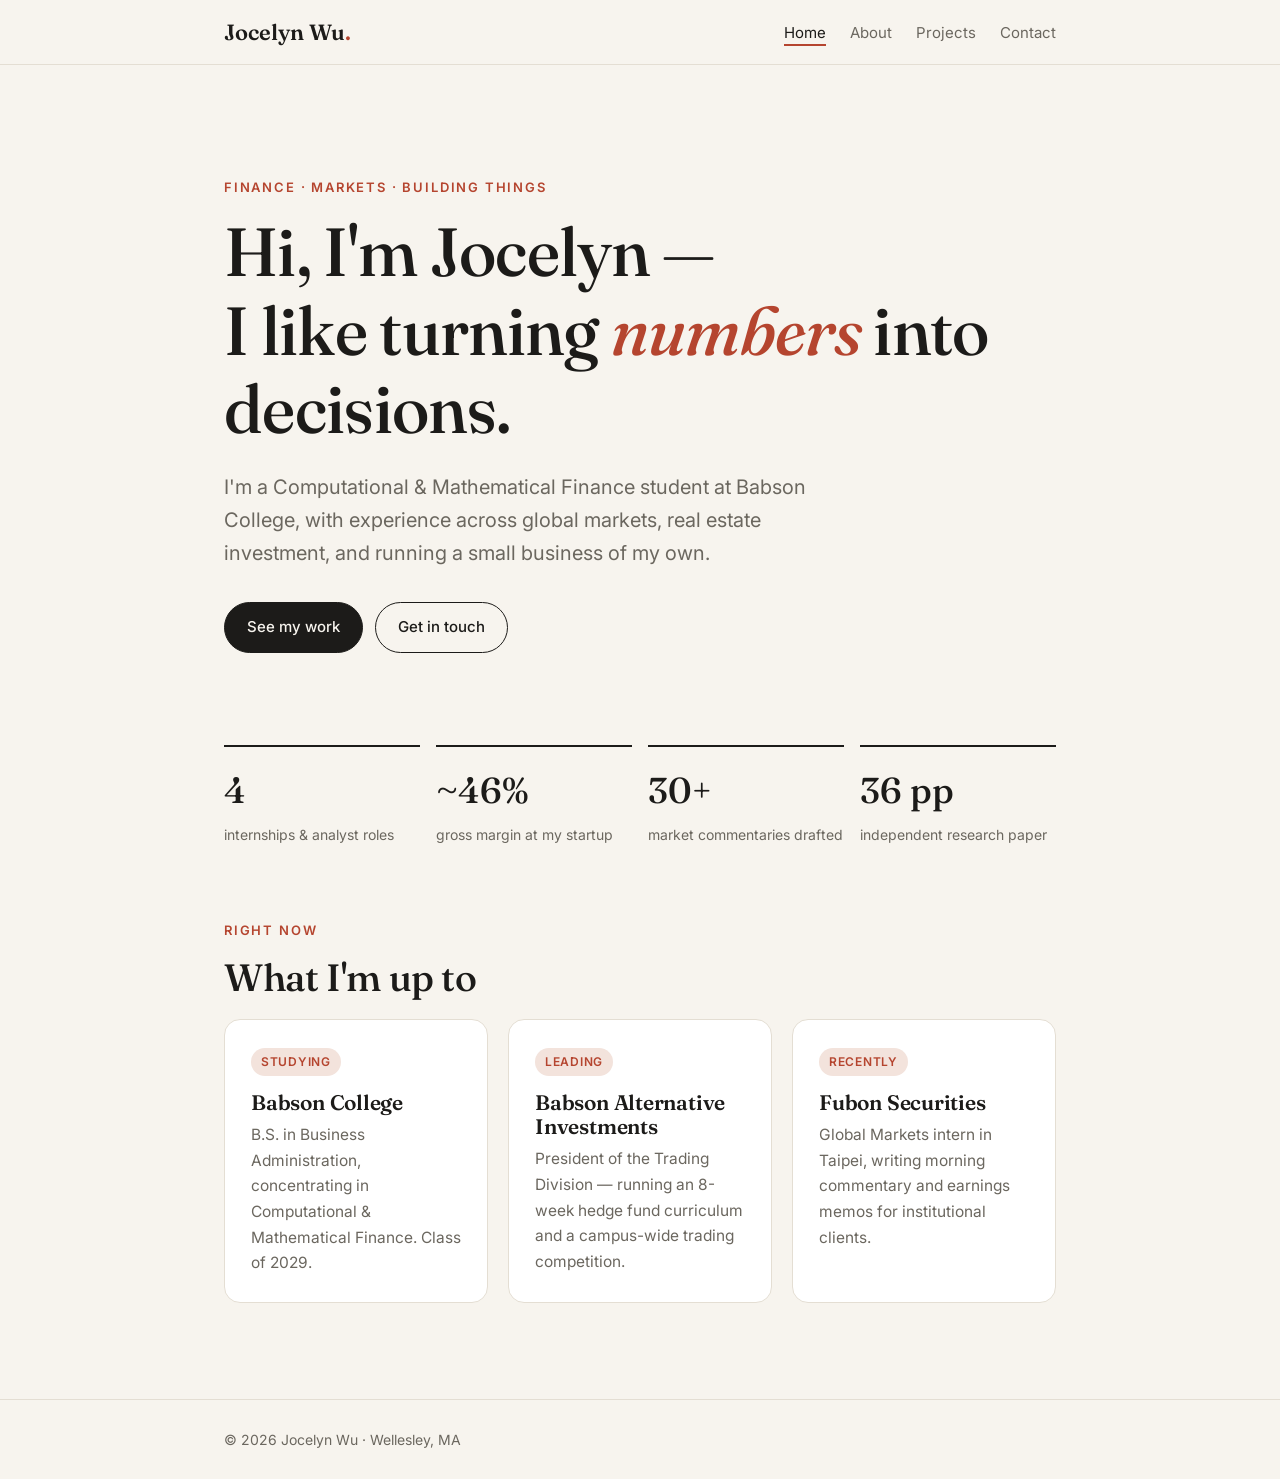
==== index.html @ f93e3d78 "Personal site: home, about, projects, contact Co-Authored-By: Claude Opus 5.5 <noreply@anthropic.com" ====
<!doctype html>
<html lang="en">
<head>
<meta charset="utf-8">
<meta name="viewport" content="width=device-width, initial-scale=1">
<title>Jocelyn Wu</title>
<meta name="description" content="Jocelyn (Yung-Ru) Wu — Babson College student in Computational & Mathematical Finance.">
<link rel="preconnect" href="https://fonts.googleapis.com">
<link rel="preconnect" href="https://fonts.gstatic.com" crossorigin>
<link href="https://fonts.googleapis.com/css2?family=Fraunces:ital,opsz,wght@0,9..144,400;0,9..144,500;0,9..144,600;1,9..144,400&family=Inter:wght@400;500;600&display=swap" rel="stylesheet">
<link rel="stylesheet" href="style.css">
</head>
<body>
<header class="nav">
  <div class="wrap">
    <a href="index.html" class="logo">Jocelyn Wu<span>.</span></a>
    <nav><ul>
      <li><a href="index.html" class="active">Home</a></li>
      <li><a href="about.html" >About</a></li>
      <li><a href="projects.html" >Projects</a></li>
      <li><a href="contact.html" >Contact</a></li>
    </ul></nav>
  </div>
</header>
<main><div class="wrap">
<section class="hero">
  <p class="eyebrow reveal">Finance · Markets · Building things</p>
  <h1 class="reveal d1">Hi, I'm Jocelyn &mdash;<br>I like turning <em class="hl">numbers</em> into decisions.</h1>
  <p class="lead reveal d2">I'm a Computational &amp; Mathematical Finance student at Babson College, with experience across global markets, real estate investment, and running a small business of my own.</p>
  <div class="cta reveal d3">
    <a class="btn primary" href="projects.html">See my work</a>
    <a class="btn" href="contact.html">Get in touch</a>
  </div>
</section>

<section>
  <div class="stats">
    <div class="stat"><b>4</b><span>internships &amp; analyst roles</span></div>
    <div class="stat"><b>~46%</b><span>gross margin at my startup</span></div>
    <div class="stat"><b>30+</b><span>market commentaries drafted</span></div>
    <div class="stat"><b>36 pp</b><span>independent research paper</span></div>
  </div>
</section>

<section>
  <p class="eyebrow">Right now</p>
  <h2>What I'm up to</h2>
  <div class="cards">
    <div class="card">
      <span class="tag">Studying</span>
      <h3>Babson College</h3>
      <p>B.S. in Business Administration, concentrating in Computational &amp; Mathematical Finance. Class of 2029.</p>
    </div>
    <div class="card">
      <span class="tag">Leading</span>
      <h3>Babson Alternative Investments</h3>
      <p>President of the Trading Division &mdash; running an 8-week hedge fund curriculum and a campus-wide trading competition.</p>
    </div>
    <div class="card">
      <span class="tag">Recently</span>
      <h3>Fubon Securities</h3>
      <p>Global Markets intern in Taipei, writing morning commentary and earnings memos for institutional clients.</p>
    </div>
  </div>
</section>
</div></main>
<footer><div class="wrap">© 2026 Jocelyn Wu · Wellesley, MA</div></footer>
</body>
</html>
---- style.css ----
:root {
  --bg: #f7f4ee;
  --surface: #ffffff;
  --text: #1c1b19;
  --muted: #6b675f;
  --line: #e4ded3;
  --accent: #b5452f;
  --accent-soft: #f3e3dc;
  --serif: "Fraunces", Georgia, serif;
  --sans: "Inter", -apple-system, BlinkMacSystemFont, "Segoe UI", sans-serif;
}
@media (prefers-color-scheme: dark) {
  :root {
    --bg: #141412;
    --surface: #1d1c1a;
    --text: #efebe3;
    --muted: #a39e94;
    --line: #2f2d29;
    --accent: #e87a5d;
    --accent-soft: #2e211c;
  }
}

* { box-sizing: border-box; margin: 0; padding: 0; }
html { scroll-behavior: smooth; }
body {
  background: var(--bg);
  color: var(--text);
  font-family: var(--sans);
  font-size: 17px;
  line-height: 1.65;
  -webkit-font-smoothing: antialiased;
}
a { color: inherit; }
.wrap { max-width: 880px; margin: 0 auto; padding: 0 24px; }

/* Nav */
header.nav {
  position: sticky; top: 0; z-index: 10;
  background: color-mix(in srgb, var(--bg) 85%, transparent);
  backdrop-filter: blur(10px);
  border-bottom: 1px solid var(--line);
}
header.nav .wrap {
  display: flex; align-items: center; justify-content: space-between;
  height: 64px; gap: 16px;
}
.logo { font-family: var(--serif); font-size: 22px; font-weight: 600; text-decoration: none; }
.logo span { color: var(--accent); }
nav ul { list-style: none; display: flex; gap: 24px; }
nav a { text-decoration: none; font-size: 15px; color: var(--muted); transition: color .2s; }
nav a:hover, nav a.active { color: var(--text); }
nav a.active { border-bottom: 2px solid var(--accent); padding-bottom: 2px; }

/* Typography */
h1, h2, h3 { font-family: var(--serif); font-weight: 500; line-height: 1.15; letter-spacing: -0.01em; }
h1 { font-size: clamp(40px, 7vw, 68px); }
h2 { font-size: clamp(28px, 4vw, 38px); margin-bottom: 20px; }
h3 { font-size: 21px; font-weight: 600; }
.eyebrow {
  font-size: 13px; letter-spacing: .14em; text-transform: uppercase;
  color: var(--accent); font-weight: 600; margin-bottom: 14px;
}
.lead { font-size: 20px; color: var(--muted); max-width: 640px; }
em.hl { font-style: italic; color: var(--accent); }

main { padding: 72px 0 96px; }
section + section { margin-top: 72px; }

/* Hero */
.hero { padding: 40px 0 20px; }
.hero h1 { margin-bottom: 24px; }
.cta { display: flex; gap: 12px; flex-wrap: wrap; margin-top: 32px; }
.btn {
  display: inline-block; padding: 12px 22px; border-radius: 999px;
  text-decoration: none; font-weight: 500; font-size: 15px;
  border: 1px solid var(--text); transition: all .2s;
}
.btn.primary { background: var(--text); color: var(--bg); }
.btn:hover { transform: translateY(-2px); }

/* Stats */
.stats { display: grid; grid-template-columns: repeat(auto-fit, minmax(160px, 1fr)); gap: 16px; }
.stat { border-top: 2px solid var(--text); padding-top: 14px; }
.stat b { display: block; font-family: var(--serif); font-size: 36px; font-weight: 500; }
.stat span { color: var(--muted); font-size: 14px; }

/* Cards */
.cards { display: grid; grid-template-columns: repeat(auto-fit, minmax(260px, 1fr)); gap: 20px; }
.card {
  background: var(--surface); border: 1px solid var(--line);
  border-radius: 16px; padding: 26px; transition: transform .2s, box-shadow .2s;
}
.card:hover { transform: translateY(-3px); box-shadow: 0 12px 30px -16px rgba(0,0,0,.25); }
.card .tag {
  display: inline-block; font-size: 12px; font-weight: 600; letter-spacing: .06em;
  text-transform: uppercase; color: var(--accent); background: var(--accent-soft);
  padding: 4px 10px; border-radius: 999px; margin-bottom: 14px;
}
.card h3 { margin-bottom: 8px; }
.card p { color: var(--muted); font-size: 15.5px; }
.card ul { margin: 12px 0 0 18px; color: var(--muted); font-size: 15px; }
.card ul li + li { margin-top: 6px; }
.card .meta { font-size: 13.5px; color: var(--muted); margin-top: 14px; border-top: 1px solid var(--line); padding-top: 12px; }

/* Timeline */
.timeline { border-left: 1px solid var(--line); padding-left: 28px; }
.item { position: relative; padding-bottom: 36px; }
.item::before {
  content: ""; position: absolute; left: -34px; top: 8px;
  width: 11px; height: 11px; border-radius: 50%;
  background: var(--bg); border: 2px solid var(--accent);
}
.item .when { font-size: 14px; color: var(--muted); }
.item .role { color: var(--accent); font-weight: 500; margin-bottom: 6px; }
.item p { color: var(--muted); }

.two-col { display: grid; grid-template-columns: 1fr 1.6fr; gap: 48px; }
.chips { display: flex; flex-wrap: wrap; gap: 8px; }
.chip {
  border: 1px solid var(--line); background: var(--surface);
  border-radius: 999px; padding: 6px 14px; font-size: 14px;
}

/* Contact */
.contact-list { list-style: none; display: grid; gap: 14px; margin-top: 28px; }
.contact-list a {
  display: flex; justify-content: space-between; align-items: center;
  background: var(--surface); border: 1px solid var(--line); border-radius: 14px;
  padding: 20px 24px; text-decoration: none; transition: border-color .2s, transform .2s;
}
.contact-list a:hover { border-color: var(--accent); transform: translateX(4px); }
.contact-list .label { font-size: 13px; color: var(--muted); text-transform: uppercase; letter-spacing: .1em; }
.contact-list .value { font-family: var(--serif); font-size: 21px; }
.contact-list .arrow { color: var(--accent); font-size: 22px; }

footer { border-top: 1px solid var(--line); padding: 28px 0; color: var(--muted); font-size: 14px; }

/* Fade-in */
.reveal { opacity: 0; transform: translateY(14px); animation: rise .7s ease forwards; }
.reveal.d1 { animation-delay: .1s; } .reveal.d2 { animation-delay: .2s; } .reveal.d3 { animation-delay: .3s; }
@keyframes rise { to { opacity: 1; transform: none; } }
@media (prefers-reduced-motion: reduce) { .reveal { animation: none; opacity: 1; transform: none; } }

@media (max-width: 640px) {
  body { font-size: 16px; }
  .wrap { padding: 0 16px; }
  nav ul { gap: 14px; }
  nav a { font-size: 14px; }
  .logo { font-size: 19px; }
  main { padding: 48px 0 72px; }
  .two-col { grid-template-columns: 1fr; gap: 24px; }
  .contact-list .value { font-size: 17px; word-break: break-all; }
}
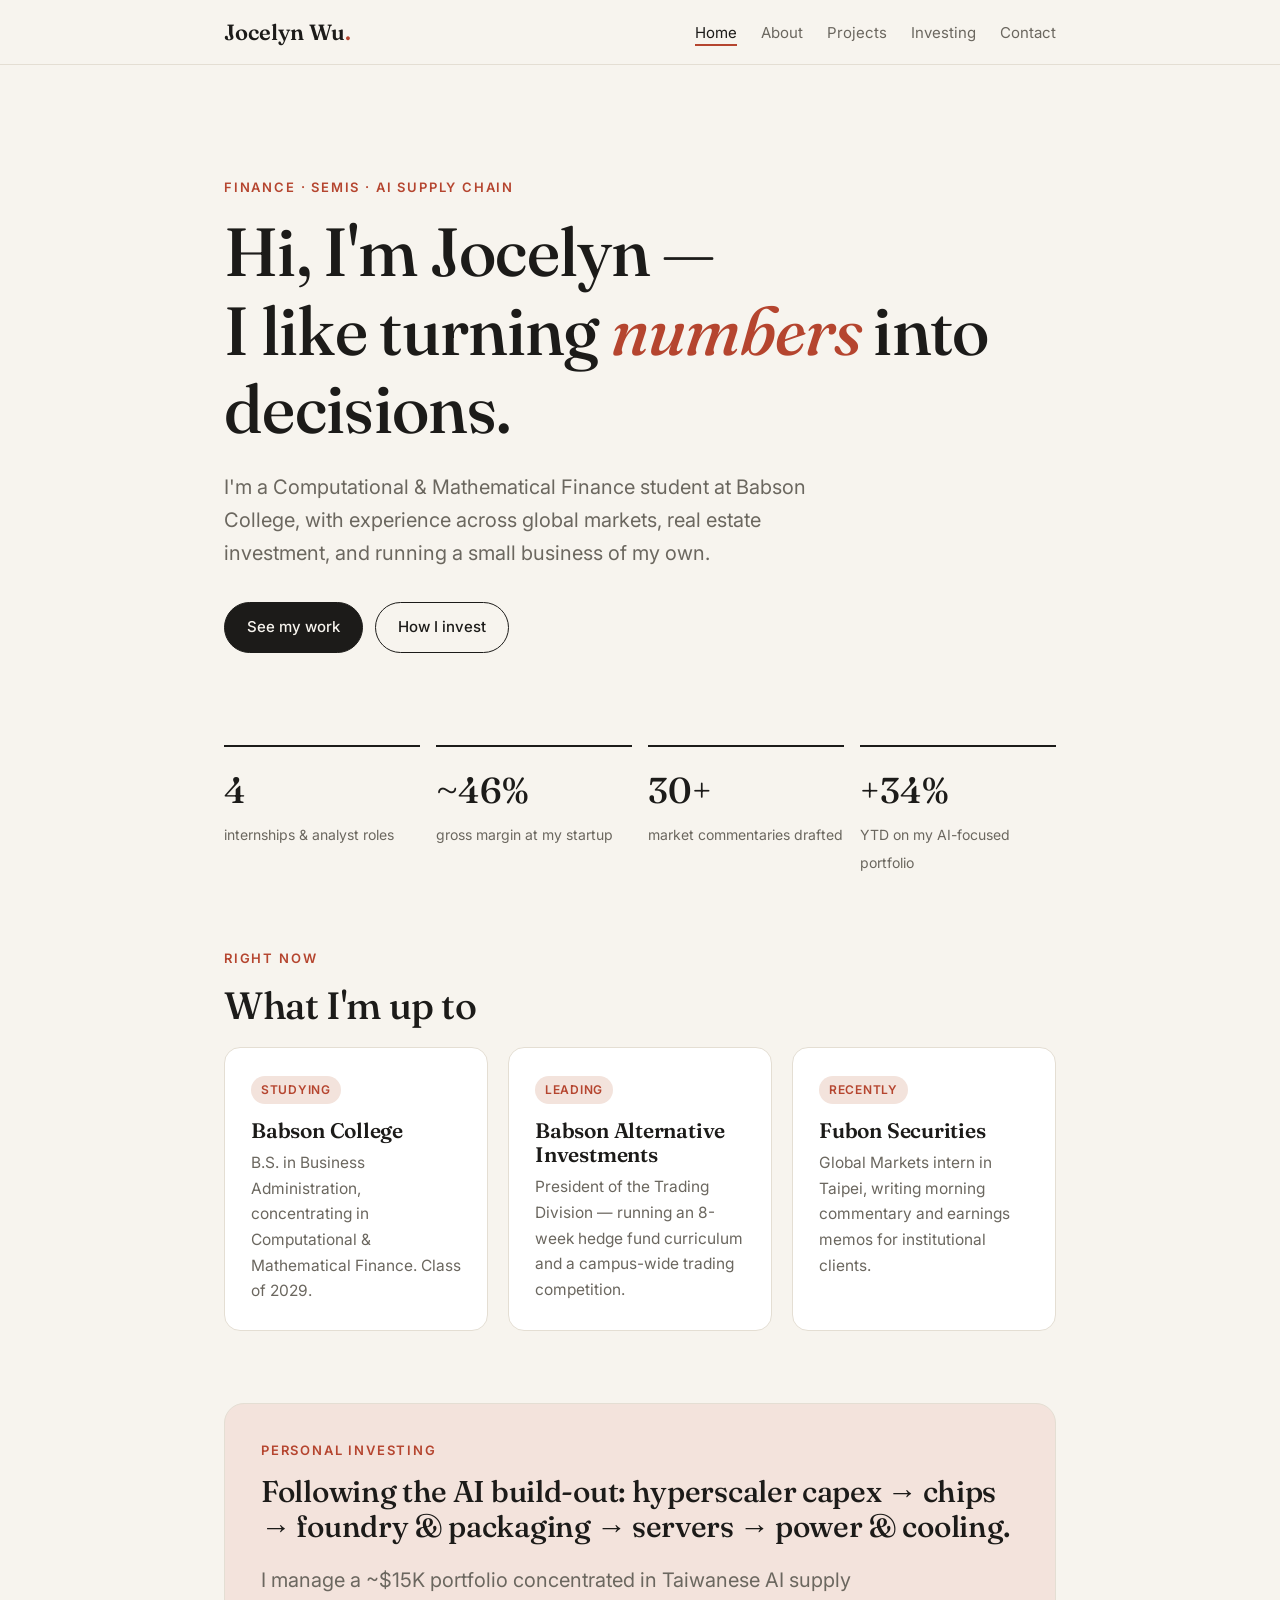
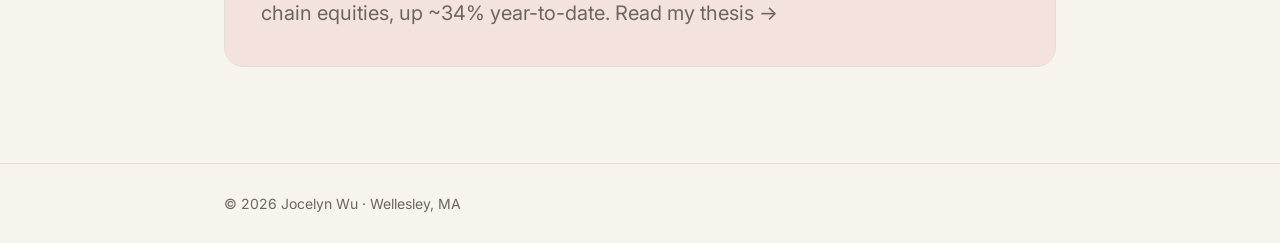
==== commit 93c23d8b: "Add Investing page (AI supply chain, semis, capex) and update from CV1 Co-Authored-By: Claude Opus 5" ====
--- a/index.html
+++ b/index.html
@@ -4,7 +4,7 @@
 <meta charset="utf-8">
 <meta name="viewport" content="width=device-width, initial-scale=1">
 <title>Jocelyn Wu</title>
-<meta name="description" content="Jocelyn (Yung-Ru) Wu — Babson College student in Computational & Mathematical Finance.">
+<meta name="description" content="Jocelyn Wu — Babson College student in Computational & Mathematical Finance.">
 <link rel="preconnect" href="https://fonts.googleapis.com">
 <link rel="preconnect" href="https://fonts.gstatic.com" crossorigin>
 <link href="https://fonts.googleapis.com/css2?family=Fraunces:ital,opsz,wght@0,9..144,400;0,9..144,500;0,9..144,600;1,9..144,400&family=Inter:wght@400;500;600&display=swap" rel="stylesheet">
@@ -18,18 +18,19 @@
       <li><a href="index.html" class="active">Home</a></li>
       <li><a href="about.html" >About</a></li>
       <li><a href="projects.html" >Projects</a></li>
+      <li><a href="investing.html" >Investing</a></li>
       <li><a href="contact.html" >Contact</a></li>
     </ul></nav>
   </div>
 </header>
 <main><div class="wrap">
 <section class="hero">
-  <p class="eyebrow reveal">Finance · Markets · Building things</p>
+  <p class="eyebrow reveal">Finance · Semis · AI supply chain</p>
   <h1 class="reveal d1">Hi, I'm Jocelyn &mdash;<br>I like turning <em class="hl">numbers</em> into decisions.</h1>
   <p class="lead reveal d2">I'm a Computational &amp; Mathematical Finance student at Babson College, with experience across global markets, real estate investment, and running a small business of my own.</p>
   <div class="cta reveal d3">
     <a class="btn primary" href="projects.html">See my work</a>
-    <a class="btn" href="contact.html">Get in touch</a>
+    <a class="btn" href="investing.html">How I invest</a>
   </div>
 </section>
 
@@ -38,7 +39,7 @@
     <div class="stat"><b>4</b><span>internships &amp; analyst roles</span></div>
     <div class="stat"><b>~46%</b><span>gross margin at my startup</span></div>
     <div class="stat"><b>30+</b><span>market commentaries drafted</span></div>
-    <div class="stat"><b>36 pp</b><span>independent research paper</span></div>
+    <div class="stat"><b>+34%</b><span>YTD on my AI-focused portfolio</span></div>
   </div>
 </section>
 
@@ -63,6 +64,14 @@
     </div>
   </div>
 </section>
+
+<section>
+  <a class="feature" href="investing.html">
+    <p class="eyebrow">Personal investing</p>
+    <h2>Following the AI build-out: hyperscaler capex → chips → foundry &amp; packaging → servers → power &amp; cooling.</h2>
+    <p class="lead">I manage a ~$15K portfolio concentrated in Taiwanese AI supply chain equities, up ~34% year-to-date. Read my thesis →</p>
+  </a>
+</section>
 </div></main>
 <footer><div class="wrap">© 2026 Jocelyn Wu · Wellesley, MA</div></footer>
 </body>
--- a/style.css
+++ b/style.css
@@ -152,3 +152,32 @@
   .two-col { grid-template-columns: 1fr; gap: 24px; }
   .contact-list .value { font-size: 17px; word-break: break-all; }
 }
+
+/* Investing */
+.fine { font-size: 13px; color: var(--muted); margin-top: 16px; }
+.stack { display: grid; gap: 12px; }
+.layer {
+  display: grid; grid-template-columns: 56px 1fr; gap: 18px; align-items: start;
+  background: var(--surface); border: 1px solid var(--line); border-radius: 14px;
+  padding: 20px 24px; border-left: 4px solid var(--accent);
+}
+.layer .n { font-family: var(--serif); font-size: 28px; color: var(--accent); line-height: 1; }
+.layer h3 { margin-bottom: 4px; }
+.layer p { color: var(--muted); font-size: 15.5px; }
+.list { list-style: none; display: grid; gap: 14px; }
+.list li { color: var(--muted); padding-left: 18px; position: relative; }
+.list li::before { content: ""; position: absolute; left: 0; top: 11px; width: 8px; height: 2px; background: var(--accent); }
+.list b { color: var(--text); font-weight: 600; }
+@media (max-width: 640px) {
+  header.nav .wrap { height: auto; padding-top: 12px; padding-bottom: 12px; flex-wrap: wrap; }
+  nav ul { gap: 12px; flex-wrap: wrap; }
+  nav a { font-size: 13.5px; }
+  .layer { grid-template-columns: 1fr; gap: 6px; padding: 18px; }
+}
+.feature {
+  display: block; text-decoration: none; border-radius: 20px; padding: 36px;
+  background: var(--accent-soft); border: 1px solid var(--line); transition: transform .2s;
+}
+.feature:hover { transform: translateY(-3px); }
+.feature h2 { font-size: clamp(22px, 3vw, 30px); }
+@media (max-width: 640px) { .feature { padding: 24px; } }
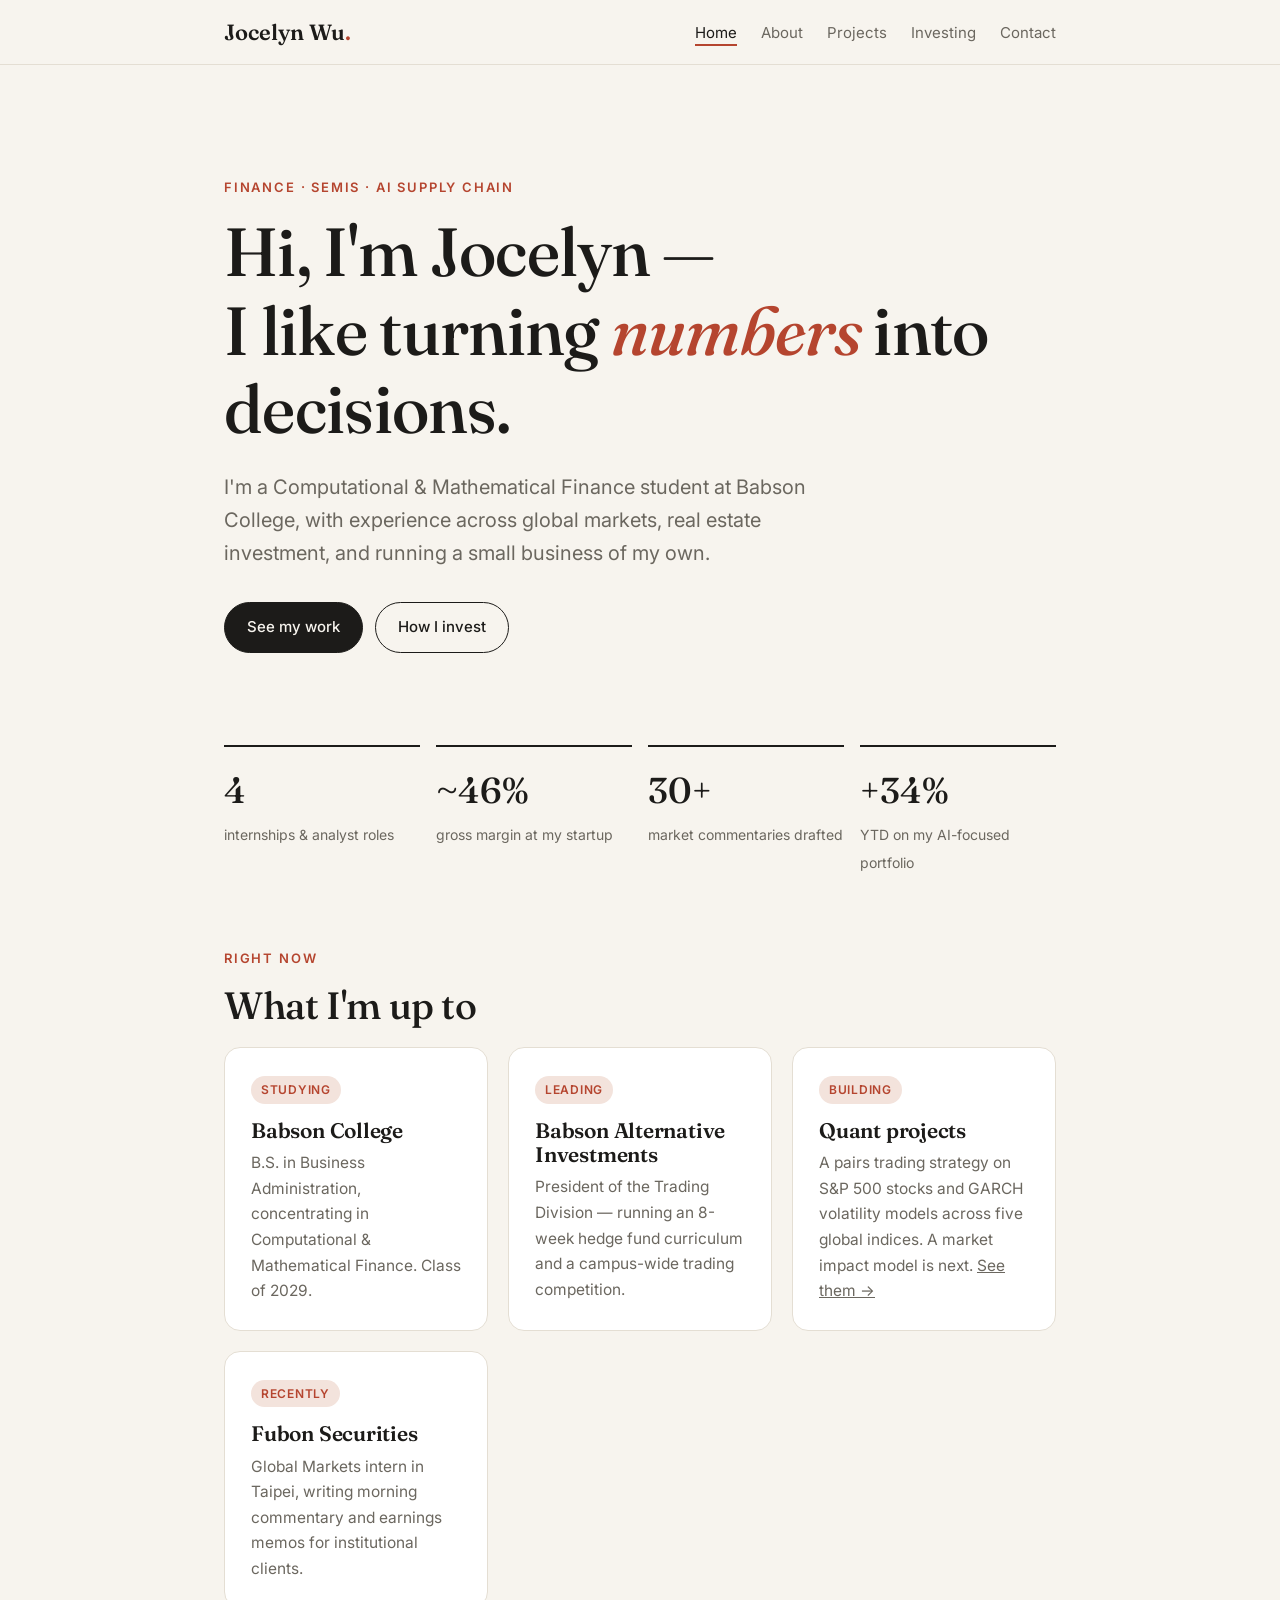
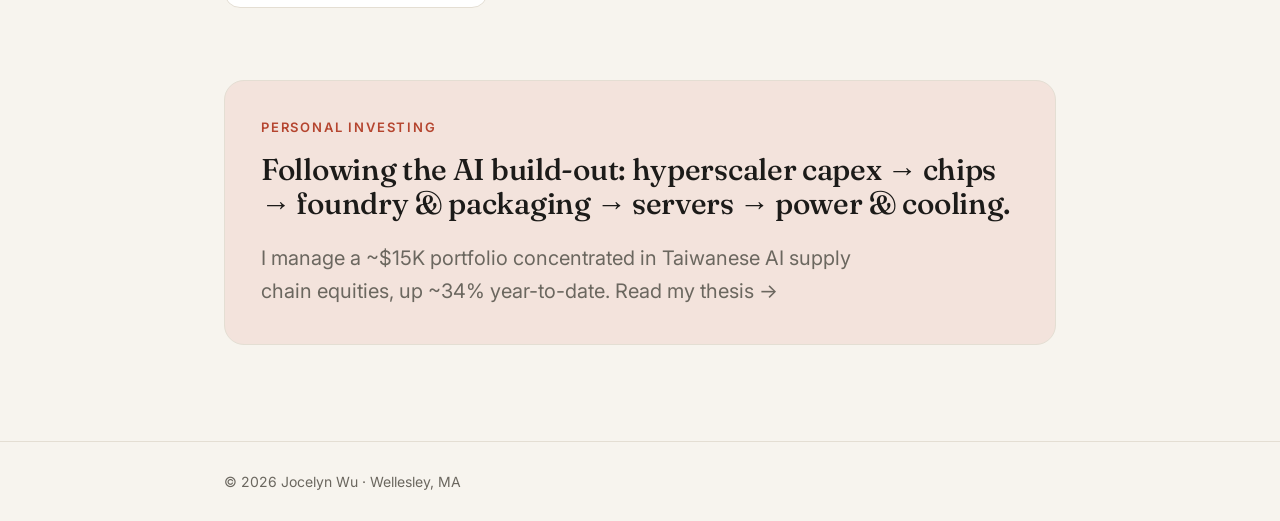
==== commit 93e6db6c: "Add quant projects (pairs trading, GARCH, market impact model) and portfolio positions Co-Authored-B" ====
--- a/index.html
+++ b/index.html
@@ -58,6 +58,11 @@
       <p>President of the Trading Division &mdash; running an 8-week hedge fund curriculum and a campus-wide trading competition.</p>
     </div>
     <div class="card">
+      <span class="tag">Building</span>
+      <h3>Quant projects</h3>
+      <p>A pairs trading strategy on S&amp;P 500 stocks and GARCH volatility models across five global indices. A market impact model is next. <a href="projects.html">See them →</a></p>
+    </div>
+    <div class="card">
       <span class="tag">Recently</span>
       <h3>Fubon Securities</h3>
       <p>Global Markets intern in Taipei, writing morning commentary and earnings memos for institutional clients.</p>
--- a/style.css
+++ b/style.css
@@ -181,3 +181,14 @@
 .feature:hover { transform: translateY(-3px); }
 .feature h2 { font-size: clamp(22px, 3vw, 30px); }
 @media (max-width: 640px) { .feature { padding: 24px; } }
+.status {
+  display: inline-flex; align-items: center; gap: 7px; font-size: 12px; font-weight: 600;
+  letter-spacing: .06em; text-transform: uppercase; padding: 4px 10px; border-radius: 999px;
+  margin-bottom: 14px; border: 1px solid var(--line);
+}
+.status::before { content: ""; width: 7px; height: 7px; border-radius: 50%; background: currentColor; }
+.status.live { color: #2f8f5b; }
+.status.live::before { animation: pulse 1.6s ease-in-out infinite; }
+.status.next { color: var(--accent); }
+@keyframes pulse { 50% { opacity: .3; } }
+.fine a, .layer a, .two-col p a { color: var(--accent); }
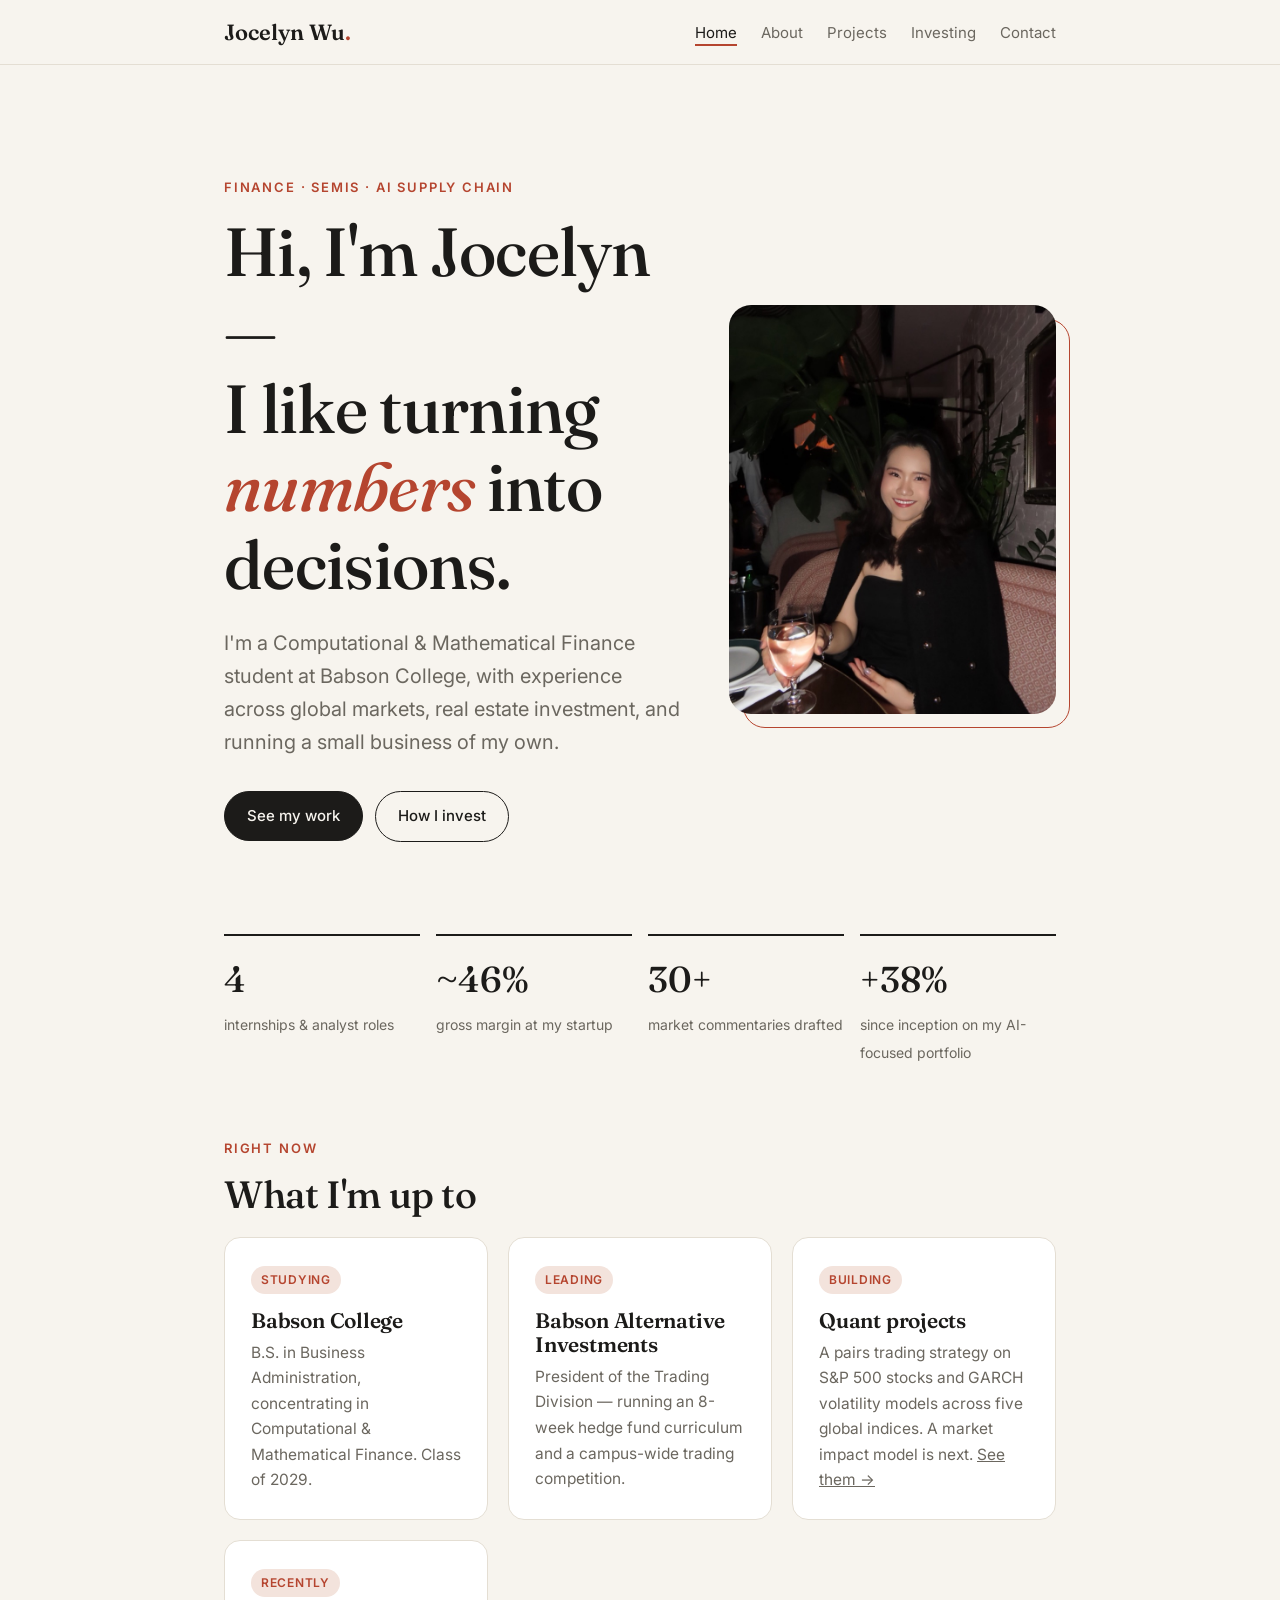
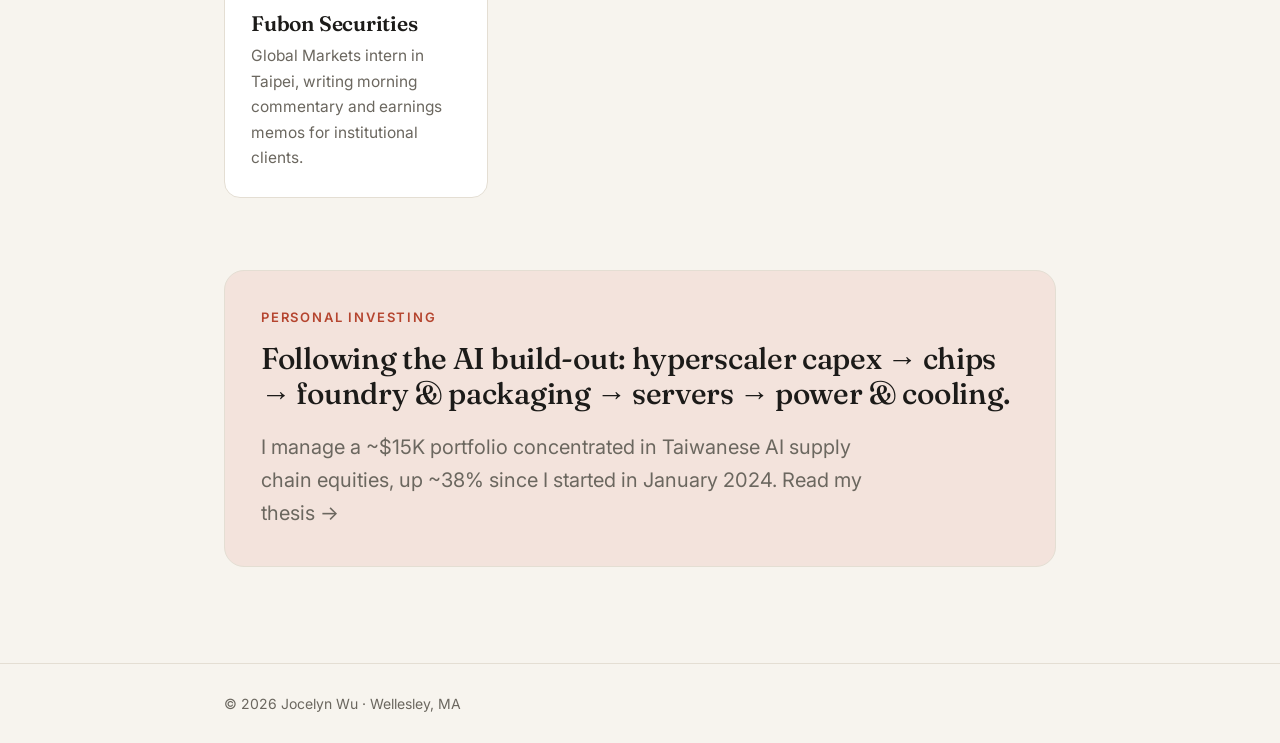
==== commit 954a2a88: "Add photo and update return to ~38% since inception Co-Authored-By: Claude Opus 5.5 <noreply@anthrop" ====
--- a/index.html
+++ b/index.html
@@ -8,7 +8,7 @@
 <link rel="preconnect" href="https://fonts.googleapis.com">
 <link rel="preconnect" href="https://fonts.gstatic.com" crossorigin>
 <link href="https://fonts.googleapis.com/css2?family=Fraunces:ital,opsz,wght@0,9..144,400;0,9..144,500;0,9..144,600;1,9..144,400&family=Inter:wght@400;500;600&display=swap" rel="stylesheet">
-<link rel="stylesheet" href="style.css">
+<link rel="stylesheet" href="style.css?v=4">
 </head>
 <body>
 <header class="nav">
@@ -24,7 +24,8 @@
   </div>
 </header>
 <main><div class="wrap">
-<section class="hero">
+<section class="hero hero-photo">
+  <div>
   <p class="eyebrow reveal">Finance · Semis · AI supply chain</p>
   <h1 class="reveal d1">Hi, I'm Jocelyn &mdash;<br>I like turning <em class="hl">numbers</em> into decisions.</h1>
   <p class="lead reveal d2">I'm a Computational &amp; Mathematical Finance student at Babson College, with experience across global markets, real estate investment, and running a small business of my own.</p>
@@ -32,6 +33,8 @@
     <a class="btn primary" href="projects.html">See my work</a>
     <a class="btn" href="investing.html">How I invest</a>
   </div>
+  </div>
+  <figure class="portrait reveal d2"><img src="jocelyn.jpg" alt="Portrait of Jocelyn Wu" width="750" height="1000"></figure>
 </section>
 
 <section>
@@ -39,7 +42,7 @@
     <div class="stat"><b>4</b><span>internships &amp; analyst roles</span></div>
     <div class="stat"><b>~46%</b><span>gross margin at my startup</span></div>
     <div class="stat"><b>30+</b><span>market commentaries drafted</span></div>
-    <div class="stat"><b>+34%</b><span>YTD on my AI-focused portfolio</span></div>
+    <div class="stat"><b>+38%</b><span>since inception on my AI-focused portfolio</span></div>
   </div>
 </section>
 
@@ -74,7 +77,7 @@
   <a class="feature" href="investing.html">
     <p class="eyebrow">Personal investing</p>
     <h2>Following the AI build-out: hyperscaler capex → chips → foundry &amp; packaging → servers → power &amp; cooling.</h2>
-    <p class="lead">I manage a ~$15K portfolio concentrated in Taiwanese AI supply chain equities, up ~34% year-to-date. Read my thesis →</p>
+    <p class="lead">I manage a ~$15K portfolio concentrated in Taiwanese AI supply chain equities, up ~38% since I started in January 2024. Read my thesis →</p>
   </a>
 </section>
 </div></main>
--- a/style.css
+++ b/style.css
@@ -192,3 +192,21 @@
 .status.next { color: var(--accent); }
 @keyframes pulse { 50% { opacity: .3; } }
 .fine a, .layer a, .two-col p a { color: var(--accent); }
+
+/* Photo */
+.hero-photo { display: grid; grid-template-columns: 1.4fr 1fr; gap: 48px; align-items: center; }
+.portrait { margin: 0; position: relative; isolation: isolate; }
+.portrait::after {
+  content: ""; position: absolute; inset: 14px -14px -14px 14px; z-index: -1;
+  border: 1.5px solid var(--accent); border-radius: 22px;
+}
+.portrait img, .about-photo {
+  display: block; width: 100%; height: auto; aspect-ratio: 4 / 5; object-fit: cover;
+  object-position: 55% 40%; border-radius: 22px;
+}
+.about-photo { margin-top: 20px; max-width: 280px; }
+@media (max-width: 760px) {
+  .hero-photo { grid-template-columns: 1fr; gap: 32px; }
+  .portrait { order: -1; max-width: 300px; }
+  .about-photo { display: none; }
+}
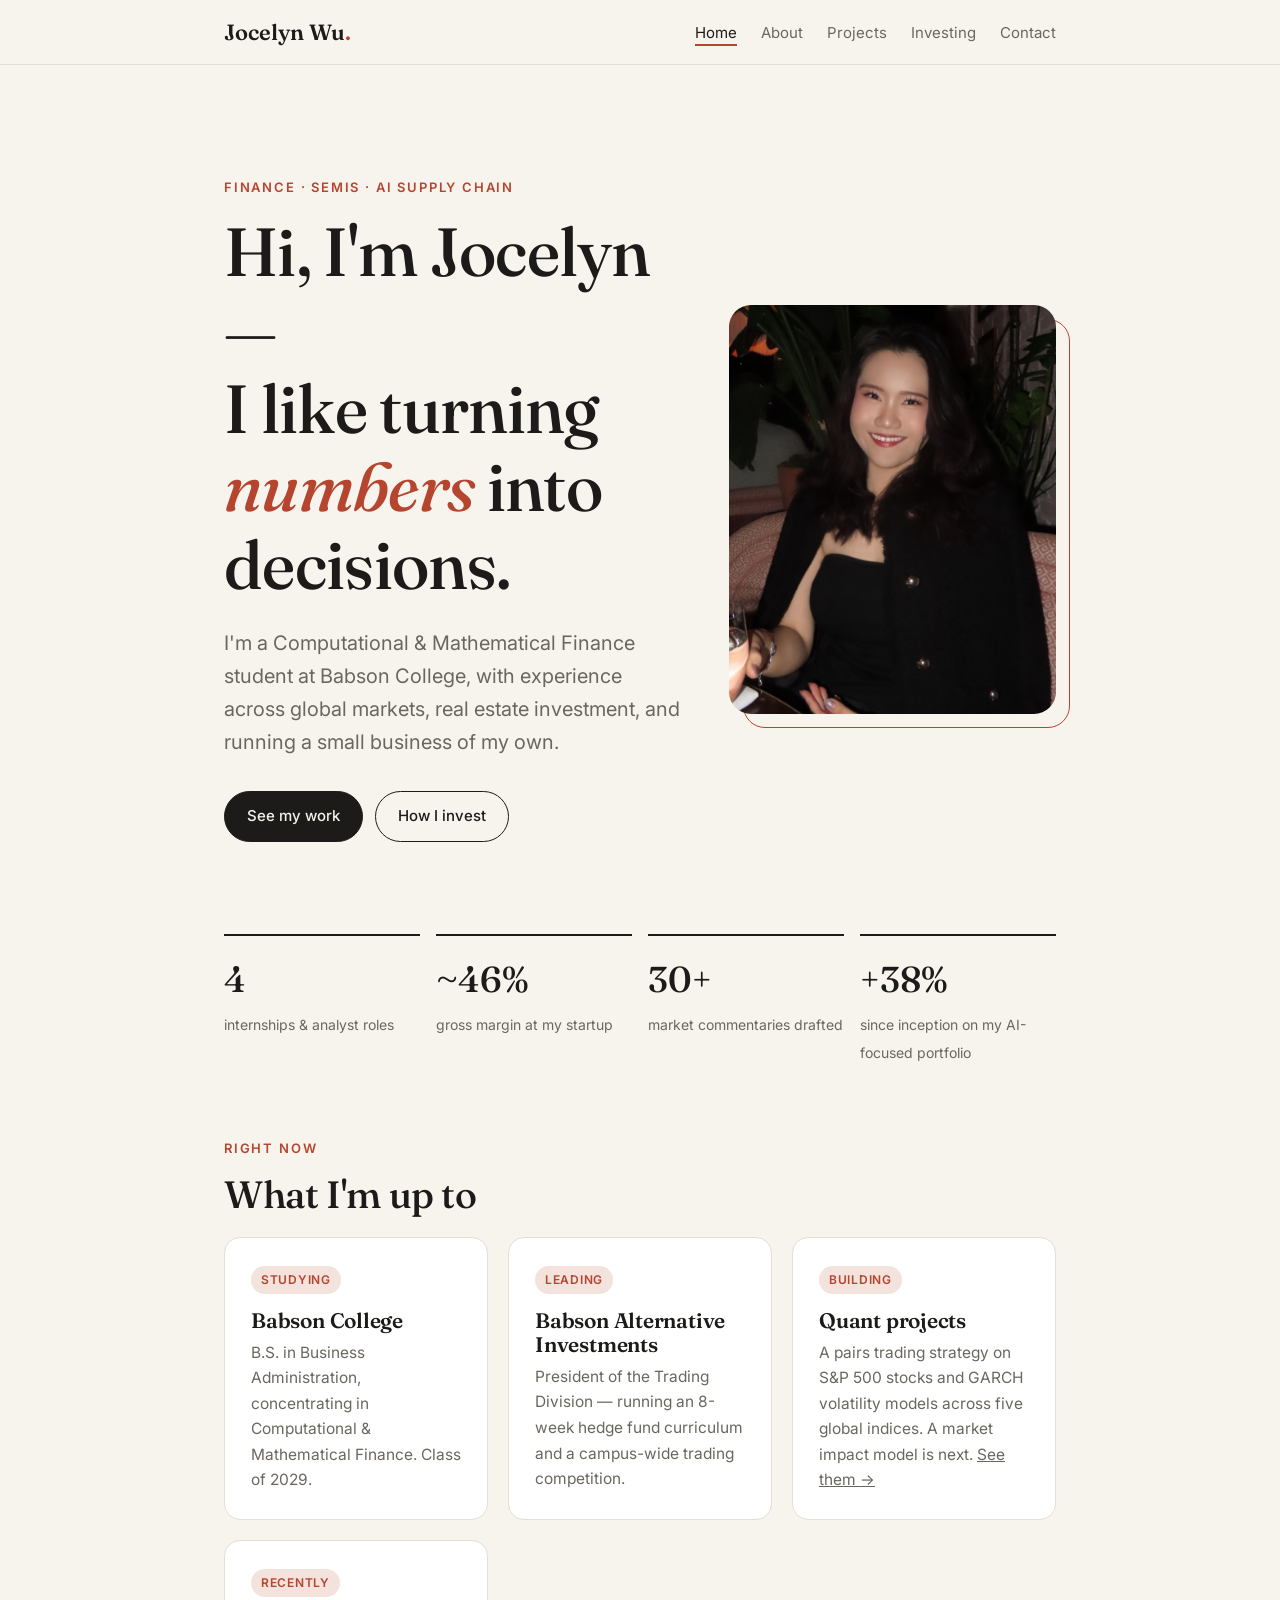
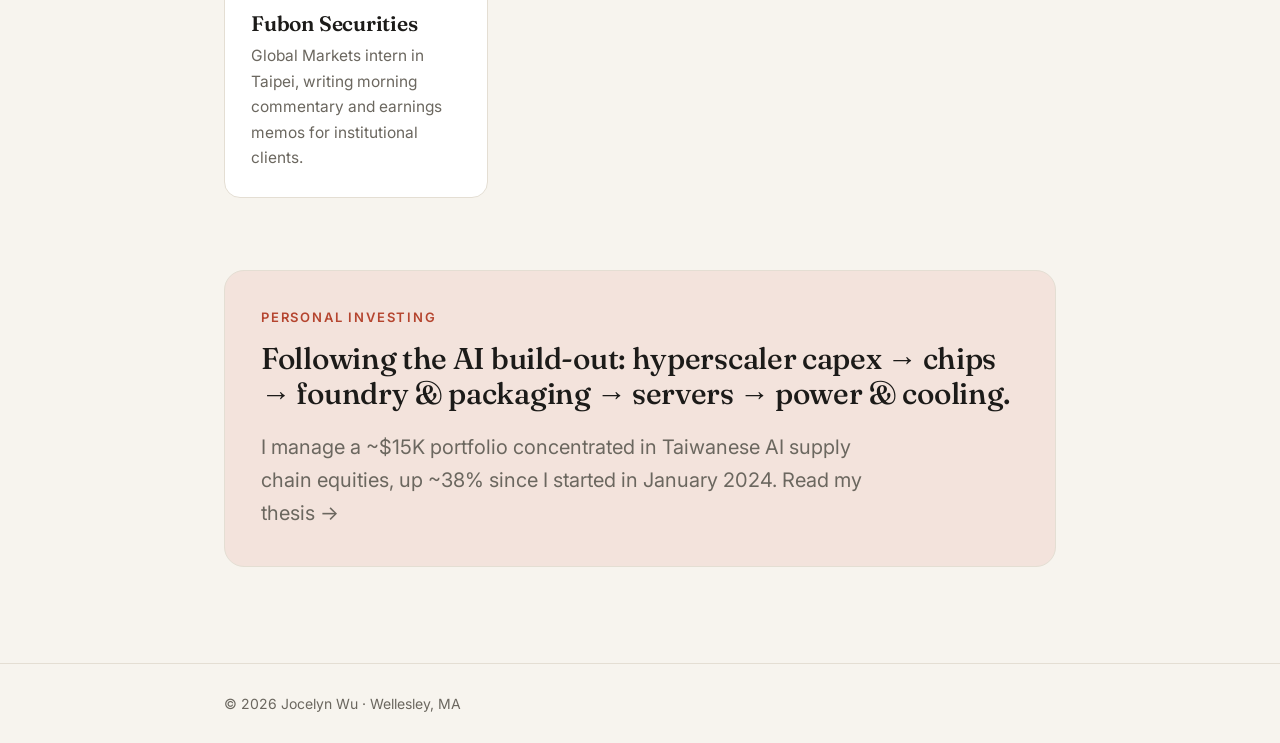
==== commit 034ad8b4: "Tighter photo crop Co-Authored-By: Claude Opus 5.5 <noreply@anthropic.com>" ====
--- a/index.html
+++ b/index.html
@@ -8,7 +8,7 @@
 <link rel="preconnect" href="https://fonts.googleapis.com">
 <link rel="preconnect" href="https://fonts.gstatic.com" crossorigin>
 <link href="https://fonts.googleapis.com/css2?family=Fraunces:ital,opsz,wght@0,9..144,400;0,9..144,500;0,9..144,600;1,9..144,400&family=Inter:wght@400;500;600&display=swap" rel="stylesheet">
-<link rel="stylesheet" href="style.css?v=4">
+<link rel="stylesheet" href="style.css?v=5">
 </head>
 <body>
 <header class="nav">
@@ -34,7 +34,7 @@
     <a class="btn" href="investing.html">How I invest</a>
   </div>
   </div>
-  <figure class="portrait reveal d2"><img src="jocelyn.jpg" alt="Portrait of Jocelyn Wu" width="750" height="1000"></figure>
+  <figure class="portrait reveal d2"><img src="jocelyn.jpg?v=2" alt="Portrait of Jocelyn Wu" width="800" height="1000"></figure>
 </section>
 
 <section>
--- a/style.css
+++ b/style.css
@@ -202,7 +202,7 @@
 }
 .portrait img, .about-photo {
   display: block; width: 100%; height: auto; aspect-ratio: 4 / 5; object-fit: cover;
-  object-position: 55% 40%; border-radius: 22px;
+  object-position: 50% 30%; border-radius: 22px;
 }
 .about-photo { margin-top: 20px; max-width: 280px; }
 @media (max-width: 760px) {
